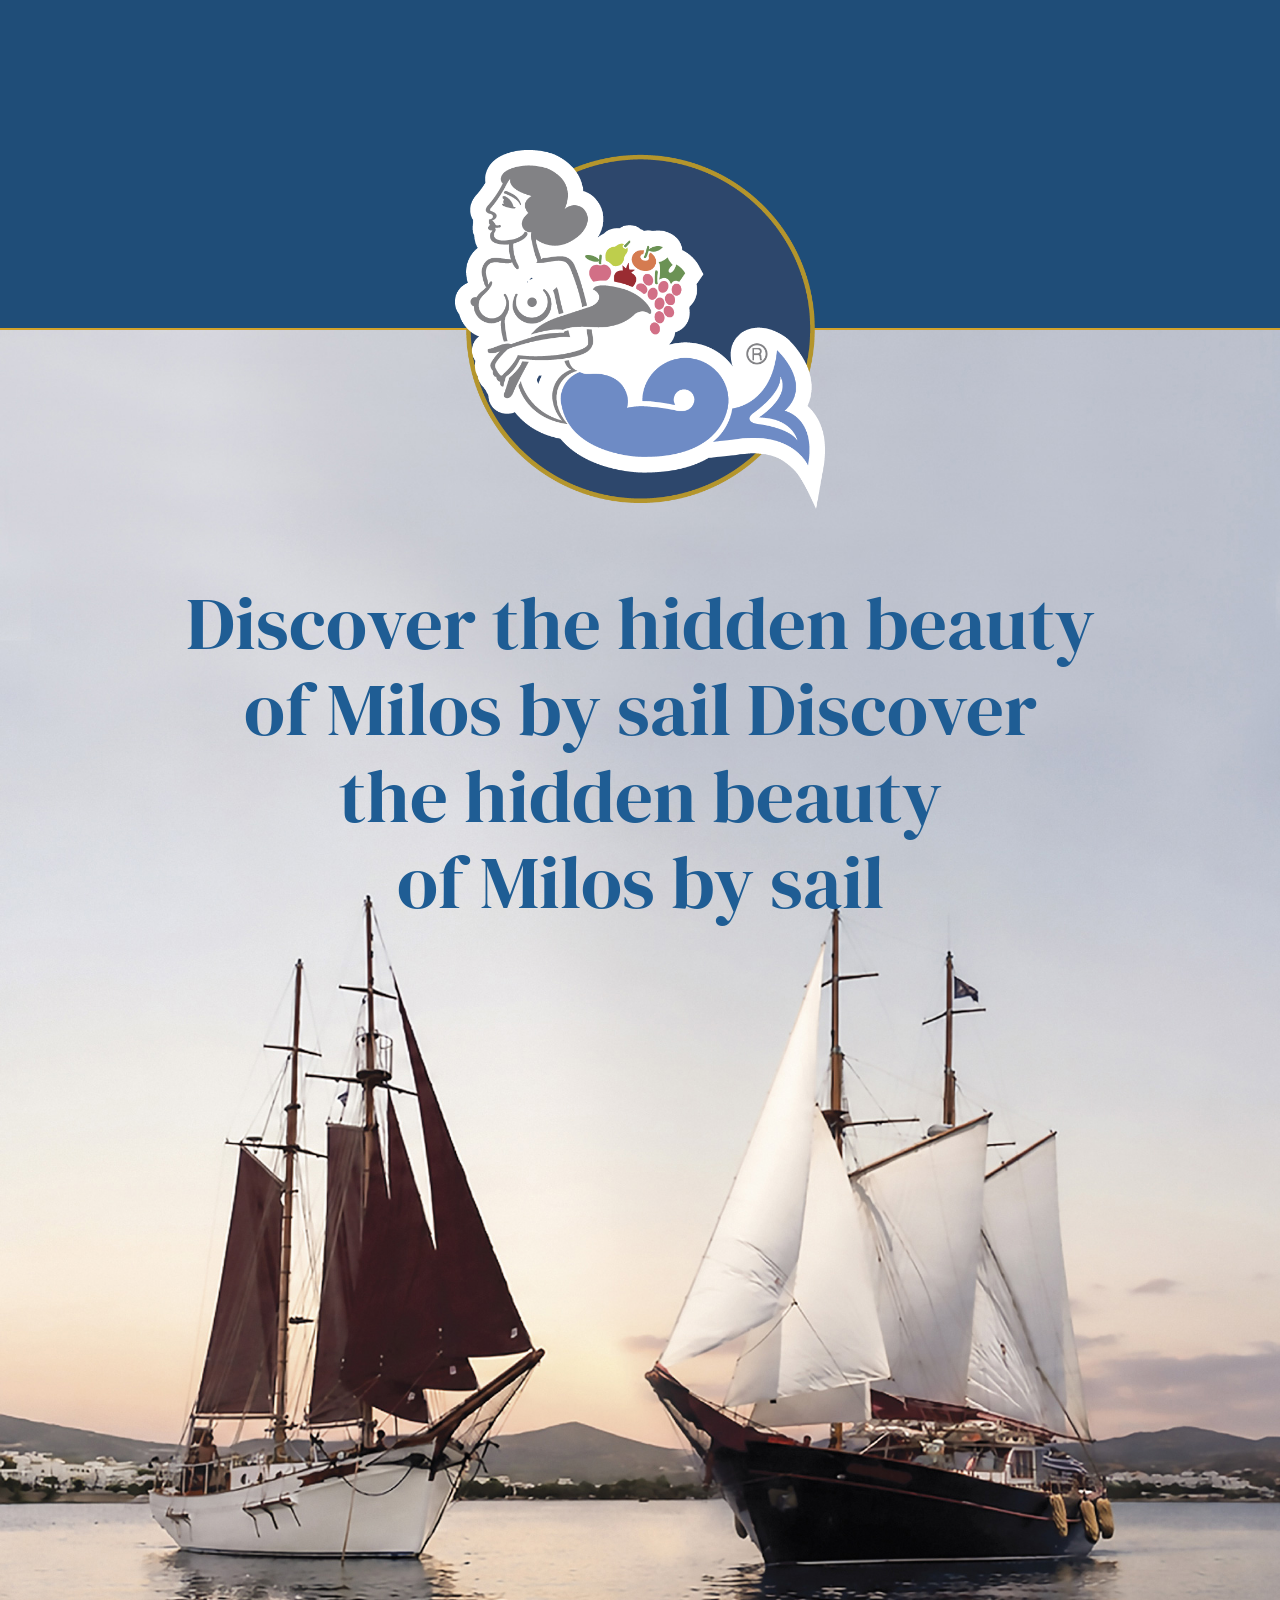
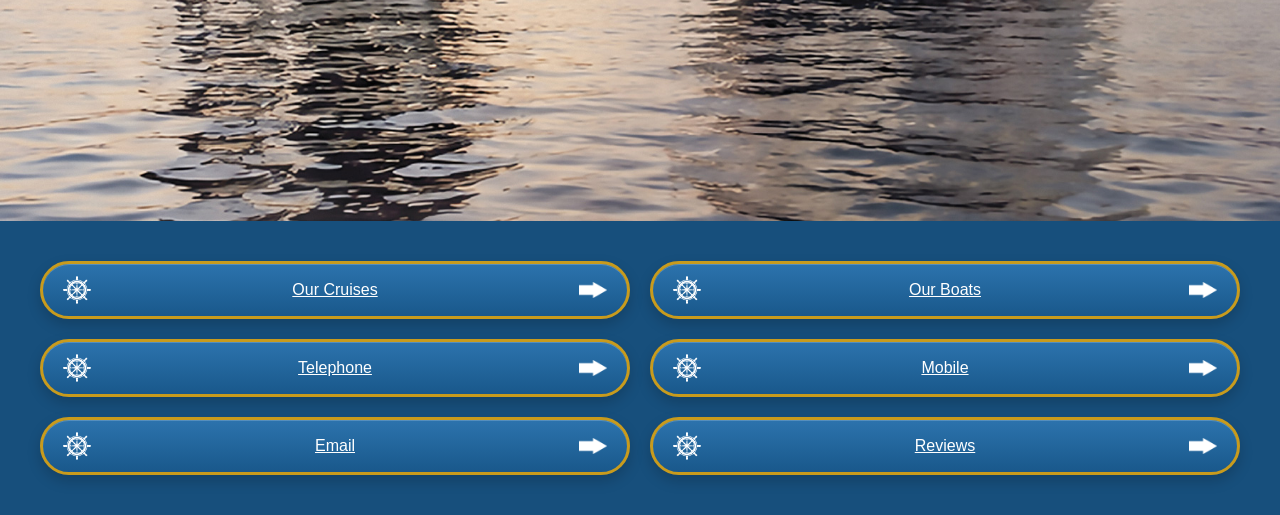
==== index.html @ a1308076 "Update index.html" ====
<!DOCTYPE html>
<html lang="en">
<head>
  <meta charset="UTF-8">
  <meta name="viewport" content="width=device-width, initial-scale=1.0">

  <title>Thalassitra Cruises | Sailing Cruises in Milos</title>

 <link rel="stylesheet" href="css/style.css">

<link rel="preconnect" href="https://fonts.googleapis.com">
<link rel="preconnect" href="https://fonts.gstatic.com" crossorigin>
<link href="https://fonts.googleapis.com/css2?family=DM+Serif+Display&display=swap" rel="stylesheet">
  
</head>

<body>

  <header class="header">
    <div class="container">
        <img src="images/logo.png" alt="Thalassitra Cruises" class="logo">
    </div>
</header>

  <main>

    <section class="hero">
      <h1 class="hero-title">

    <span class="desktop-title">
        Discover the hidden beauty<br>
        of Milos by sail
    </span>

    <span class="mobile-title">
        Discover<br>
        the hidden beauty<br>
        of Milos by sail
    </span>

</h1>

    <img src="images/hero.jpg" alt="Thalassitra sailing boats in Milos">

</section>

    <section class="quick-links">

      <a href="#" class="quick-button">
        <img src="images/wheel.png" alt="">
        <span>Our Cruises</span>
        <img src="arrow.png" alt="">
      </a>

      <a href="#" class="quick-button">
        <img src="wheel.png" alt="">
        <span>Our Boats</span>
        <img src="images/arrow.png" alt="">
      </a>

      <a href="tel:" class="quick-button">
        <img src="wheel.png" alt="">
        <span>Telephone</span>
        <img src="arrow.png" alt="">
      </a>

      <a href="tel:" class="quick-button">
        <img src="wheel.png" alt="">
        <span>Mobile</span>
        <img src="arrow.png" alt="">
      </a>

      <a href="mailto:" class="quick-button">
        <img src="wheel.png" alt="">
        <span>Email</span>
        <img src="arrow.png" alt="">
      </a>

      <a href="#" class="quick-button">
        <img src="wheel.png" alt="">
        <span>Reviews</span>
        <img src="arrow.png" alt="">
      </a>

    </section>

  </main>

</body>
</html>
---- css/style.css ----
@font-face{
    font-family:"ThalassitraTitle";
    src:url("../fonts/SeoulHangangC-BL.ttf") format("truetype");
    font-weight:700;
    font-style:normal;
}

/* ===== RESET ===== */

*{
    margin:0;
    padding:0;
    box-sizing:border-box;
}

body{
    font-family:Arial, Helvetica, sans-serif;
    background:#f4f4f4;
    color:#1f5d94;
}

/* ===== HEADER ===== */

.header{
    position:relative;
    height:330px;
    background:#1f4d78;
    border-bottom:2px solid #d3a32b;
    overflow:visible;
}

.logo{
    position:absolute;
    left:50%;
    transform:translateX(-50%);
    width:370px;
    height:auto;
    top:150px;
    z-index:100;
}

/* ===== TITLE ===== */

.intro{

    background:#efefef;

    text-align:center;

    padding:50px 20px;

}

.intro h1{

    font-size:52px;
    line-height:1.2;
    color:#1f5d94;
    font-weight:normal;

}

/* ===== HERO ===== */

.hero{
    position:relative;
}
.hero img{

    width:100%;
    display:block;

}

/* ===== BUTTONS ===== */

.quick-links{

    background:#174f7c;

    display:grid;

    grid-template-columns:repeat(2,1fr);

    gap:20px;

    padding:40px;

}

.quick-button{

    background:#1d6fb2;

    border:3px solid #c89b1d;

    border-radius:40px;
    background:linear-gradient(to bottom,#2c73ad,#19588b);

box-shadow:
    0 6px 14px rgba(0,0,0,.18),
    inset 0 1px 0 rgba(255,255,255,.20);

transition:all .25s ease;

    display:flex;

    align-items:center;

    justify-content:space-between;

    color:white;

    padding:12px 20px;

}

.quick-button img{
    width:28px;
    transition:transform .3s ease;
}

.quick-button:hover img:first-child{
    transform:rotate(10deg);
}

.quick-button span{
    flex:1;
    text-align:center;
}

.container{
    max-width:1200px;
    margin:0 auto;
    position:relative;
    height:100%;
}
.hero-title{
    position:absolute;
    top:250px;
    left:50%;
    transform:translateX(-50%);
    font-family:"DM Serif Display", serif;
    font-weight:400;
    z-index:10;
    width:1000px;
    color:#1f5d94;
    font-size:75px;
    line-height:1.15;
    text-align:center;
}
.quick-button:hover{
    transform:translateY(-2px);

    box-shadow:
        0 10px 22px rgba(0,0,0,.25),
        inset 0 1px 0 rgba(255,255,255,.30);
}

.quick-button img:last-child{
    transition:transform .25s ease;
}

.quick-button:hover{

    transform:translateY(-3px);

    background:linear-gradient(to bottom,#3482c1,#21679d);

    border-color:#d8ad35;

    box-shadow:
        0 14px 28px rgba(0,0,0,.25),
        0 0 10px rgba(200,155,29,.20),
        inset 0 1px 0 rgba(255,255,255,.35);

}

@media (max-width:600px){

    .header{
        height:180px;
    }

    .logo{
        width:185px;
        top:65px;
    }

    .hero-title{
        top:135px;
        width:90%;
        font-size:38px;
        line-height:1.05;
    }

    .quick-links{
        grid-template-columns:1fr;
        gap:14px;
        padding:22px 18px;
    }

    .quick-button{
        width:100%;
        min-height:64px;
        border-radius:18px;
    }
}
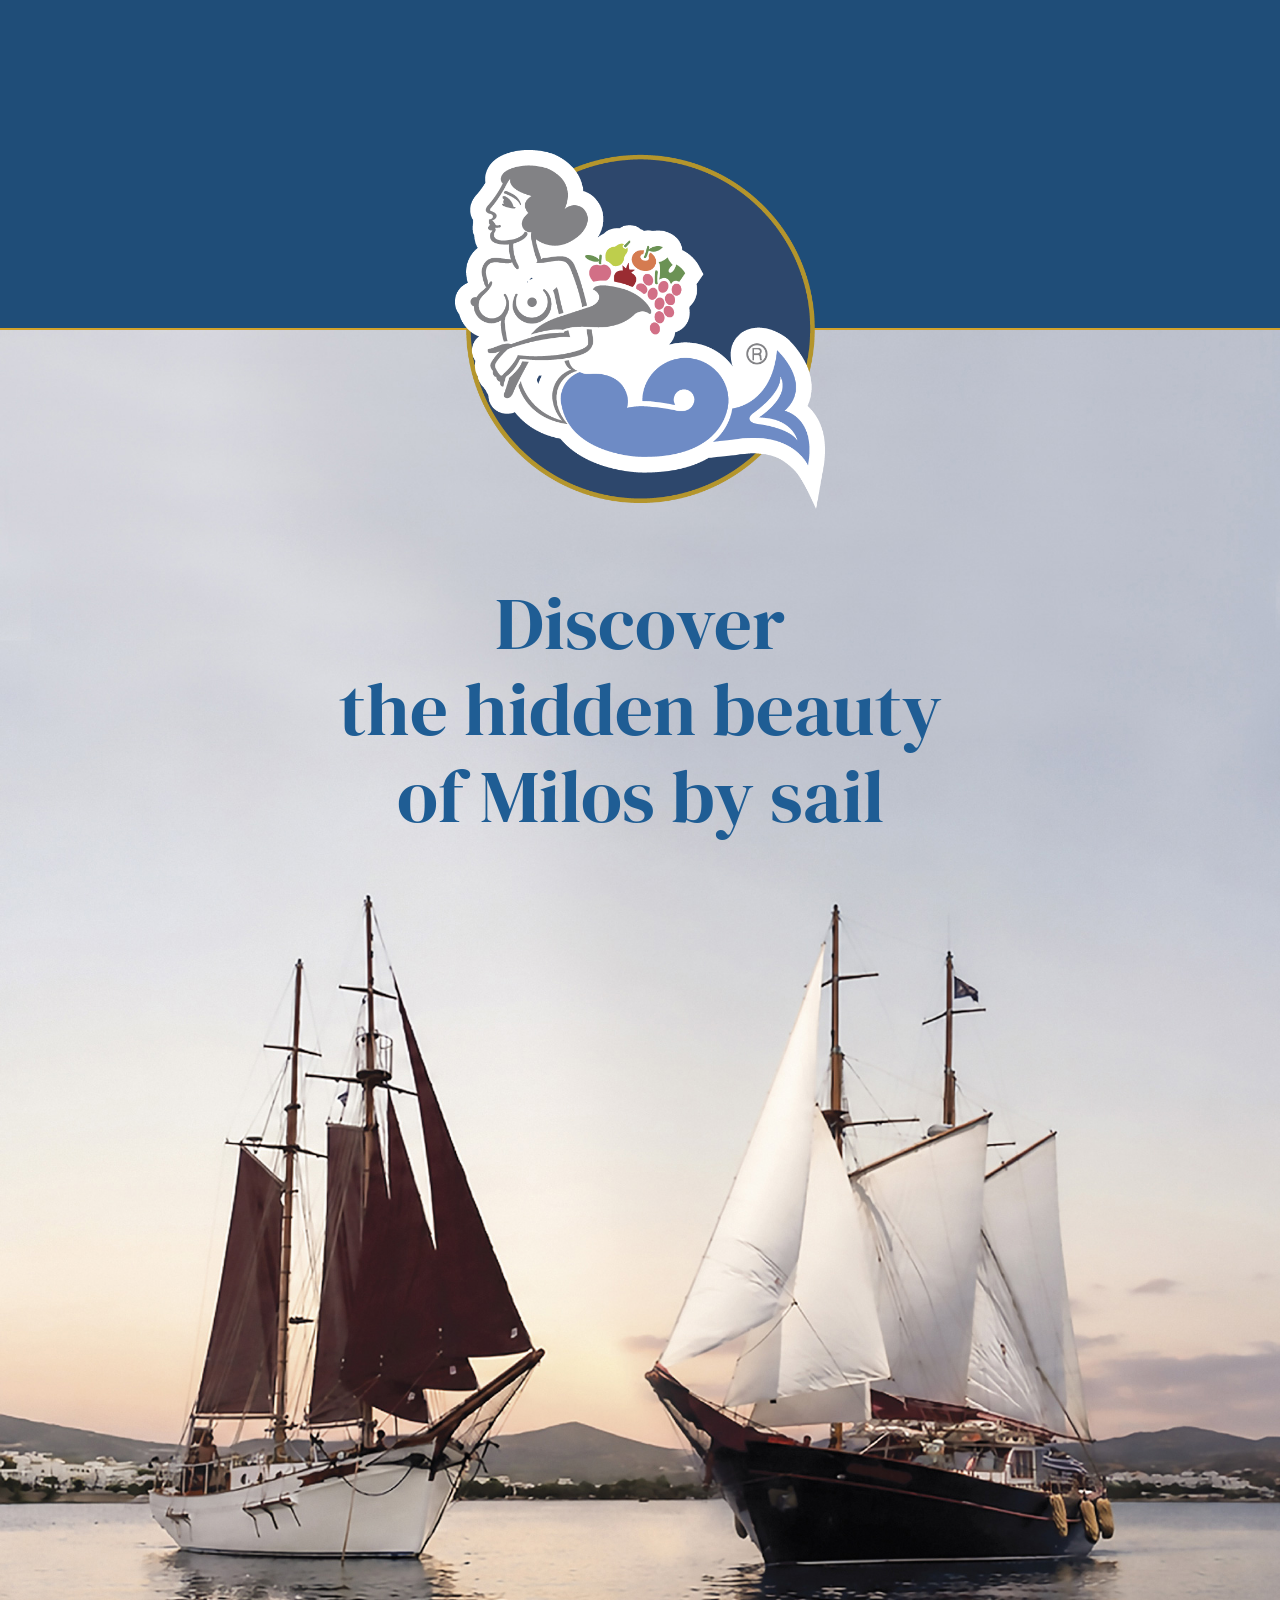
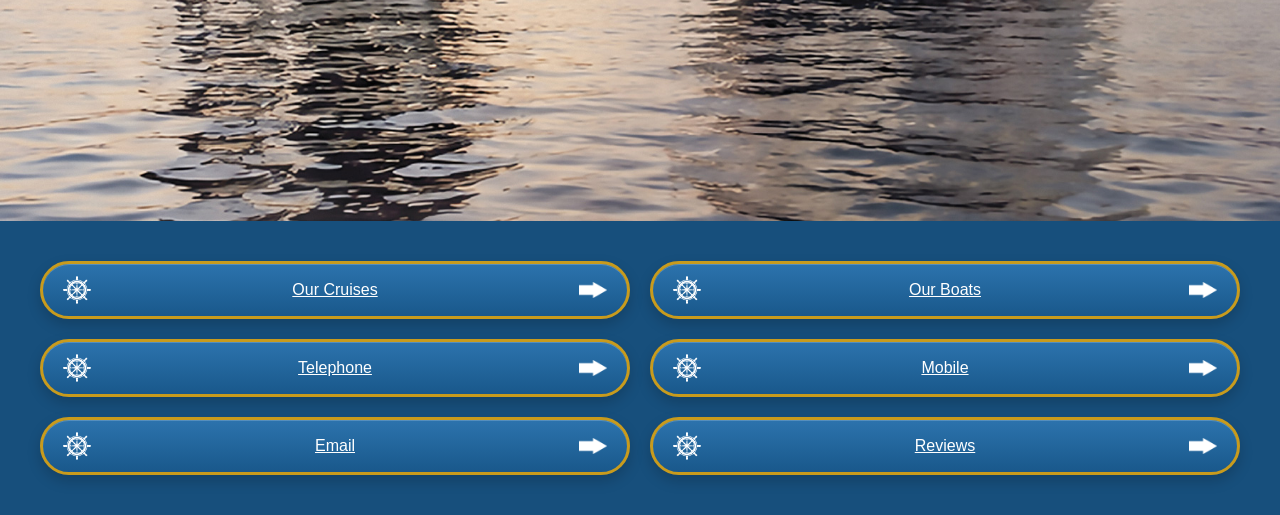
==== commit f5c009bd: "Update index.html" ====
--- a/index.html
+++ b/index.html
@@ -26,7 +26,6 @@
 
     <section class="hero">
       <h1 class="hero-title">
-
     <span class="desktop-title">
         Discover the hidden beauty<br>
         of Milos by sail
@@ -37,7 +36,6 @@
         the hidden beauty<br>
         of Milos by sail
     </span>
-
 </h1>
 
     <img src="images/hero.jpg" alt="Thalassitra sailing boats in Milos">
@@ -58,19 +56,19 @@
         <img src="images/arrow.png" alt="">
       </a>
 
-      <a href="tel:" class="quick-button">
+      <a href="tel:+302287023422" class="quick-button">
         <img src="wheel.png" alt="">
         <span>Telephone</span>
         <img src="arrow.png" alt="">
       </a>
 
-      <a href="tel:" class="quick-button">
+      <a href="tel:+306944636264" class="quick-button">
         <img src="wheel.png" alt="">
         <span>Mobile</span>
         <img src="arrow.png" alt="">
       </a>
 
-      <a href="mailto:" class="quick-button">
+      <a href="mailto:thalassitra@yahoo.gr" class="quick-button">
         <img src="wheel.png" alt="">
         <span>Email</span>
         <img src="arrow.png" alt="">
--- a/css/style.css
+++ b/css/style.css
@@ -176,6 +176,10 @@
 
 }
 
+.mobile-title{
+    display:none;
+}
+
 @media (max-width:600px){
 
     .header{
@@ -187,12 +191,12 @@
         top:65px;
     }
 
-    .hero-title{
-        top:135px;
-        width:90%;
-        font-size:38px;
-        line-height:1.05;
-    }
+.hero-title{
+    top:65px;
+    width:90%;
+    font-size:31px;
+    line-height:1.1;
+}
 
     .quick-links{
         grid-template-columns:1fr;
@@ -206,3 +210,13 @@
         border-radius:18px;
     }
 }
+
+.desktop-title{
+    display:none;
+}
+
+.mobile-title{
+    display:block;
+}
+
+}
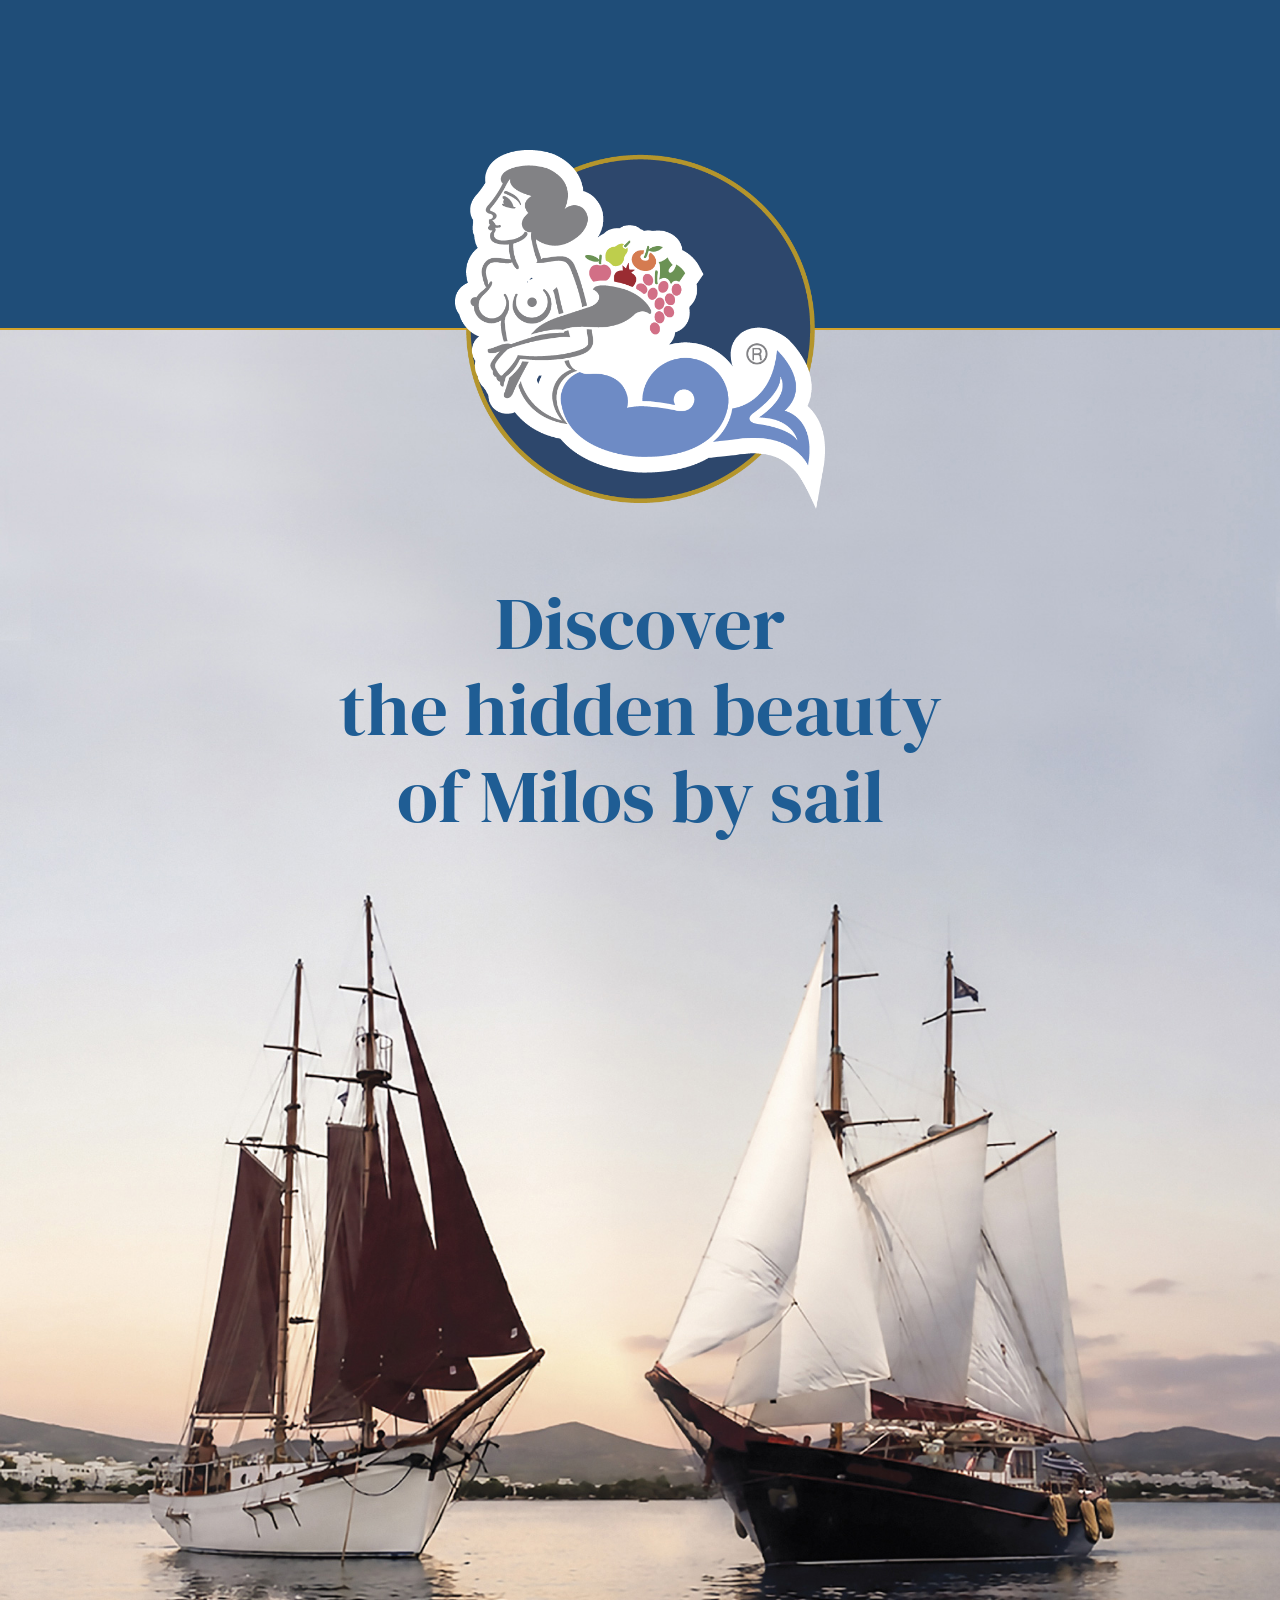
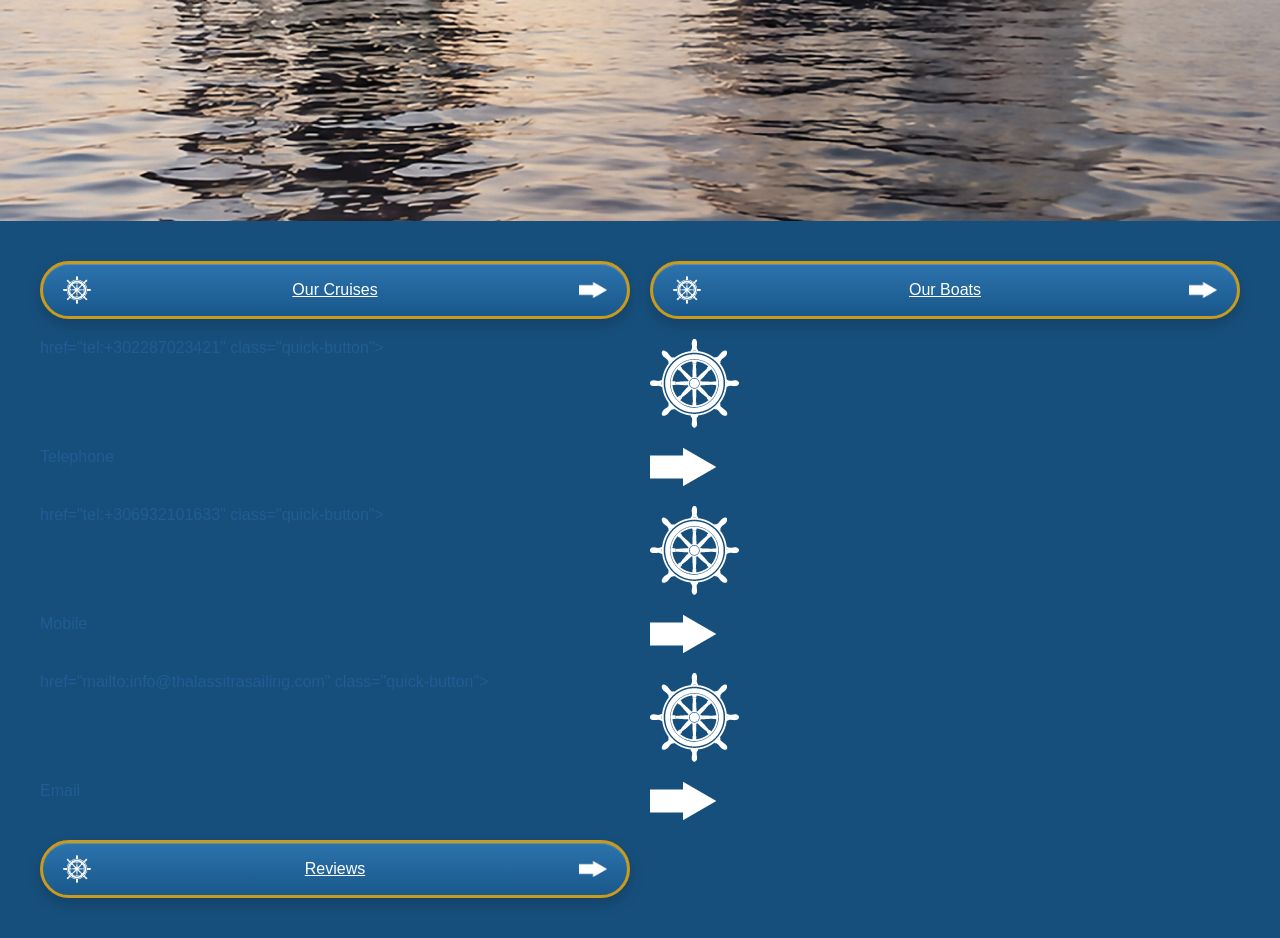
==== commit 1d8991e1: "Update index.html" ====
--- a/index.html
+++ b/index.html
@@ -44,7 +44,7 @@
 
     <section class="quick-links">
 
-      <a href="#" class="quick-button">
+      <a href="cruises.html" class="quick-button">
         <img src="images/wheel.png" alt="">
         <span>Our Cruises</span>
         <img src="arrow.png" alt="">
@@ -56,19 +56,19 @@
         <img src="images/arrow.png" alt="">
       </a>
 
-      <a href="tel:+302287023422" class="quick-button">
+      href="tel:+302287023421" class="quick-button">
         <img src="wheel.png" alt="">
         <span>Telephone</span>
         <img src="arrow.png" alt="">
       </a>
 
-      <a href="tel:+306944636264" class="quick-button">
+      href="tel:+306932101633" class="quick-button">
         <img src="wheel.png" alt="">
         <span>Mobile</span>
         <img src="arrow.png" alt="">
       </a>
 
-      <a href="mailto:thalassitra@yahoo.gr" class="quick-button">
+      href="mailto:info@thalassitrasailing.com" class="quick-button">
         <img src="wheel.png" alt="">
         <span>Email</span>
         <img src="arrow.png" alt="">
--- a/css/style.css
+++ b/css/style.css
@@ -220,3 +220,563 @@
 }
 
 }
+
+/* ===== CRUISES PAGE ===== */
+
+.cruises-page{
+    background:#f3f1f4;
+    color:#1f5d94;
+}
+
+.cruises-page .header{
+    position:relative;
+    height:260px;
+}
+
+/* ===== HERO ===== */
+
+.cruises-cover{
+    position:relative;
+    width:100%;
+}
+
+.cruises-cover img{
+    display:block;
+    width:100%;
+    height:700px;
+    object-fit:cover;
+}
+
+.hero-overlay{
+
+    position:absolute;
+
+    left:50%;
+    top:12%;
+
+    transform:translate(-50%,-50%);
+
+    width:min(900px,90%);
+
+    text-align:center;
+
+    color:#fff;
+
+}
+
+.hero-overlay h1{
+
+    margin:0 0 12px;
+
+    font-family:"DM Serif Display", serif;
+
+    font-size:68px;
+
+    font-weight:400;
+
+    text-transform:uppercase;
+
+    line-height:1;
+
+    text-shadow:0 3px 14px rgba(0,0,0,.35);
+
+}
+
+.hero-overlay p{
+
+    margin:0;
+
+    font-family:"DM Serif Display", serif;
+
+    font-size:24px;
+
+    line-height:1.4;
+
+    text-shadow:0 2px 8px rgba(0,0,0,.45);
+
+}
+
+.cruises-list{
+    padding:0 0 70px;
+}
+
+.cruises-list h2{
+    margin:0 0 35px;
+    padding:14px 20px;
+    text-align:center;
+    background:#1f5d94;
+    color:#fff;
+    font-family:"DM Serif Display", serif;
+    font-size:42px;
+    font-weight:400;
+    text-transform:uppercase;
+}
+
+.cruise-grid{
+    width:min(1100px, calc(100% - 40px));
+    margin:0 auto;
+    display:grid;
+    grid-template-columns:repeat(2, 1fr);
+    gap:24px;
+}
+
+.cruise-card{
+    position:relative;
+    overflow:hidden;
+
+    min-height:260px;
+    padding:30px;
+    border-radius:22px;
+
+    color:#fff;
+    text-decoration:none;
+
+    display:flex;
+    flex-direction:column;
+    justify-content:space-between;
+
+    background-size:cover;
+    background-position:center;
+
+    box-shadow:0 12px 26px rgba(0,0,0,.18);
+    transition:transform .25s ease, box-shadow .25s ease;
+}
+
+.cruise-card::before{
+    content:"";
+    position:absolute;
+    inset:0;
+
+    background:linear-gradient(
+        to top,
+        rgba(0,0,0,.65),
+        rgba(0,0,0,.15)
+    );
+
+    z-index:1;
+}
+
+.cruise-card > *{
+    position:relative;
+    z-index:2;
+}
+
+.cruise-card:hover{
+    transform:translateY(-4px);
+    box-shadow:0 18px 34px rgba(0,0,0,.24);
+}
+
+.cruise-number{
+    font-size:18px;
+    opacity:.8;
+}
+
+.cruise-card h3{
+    margin:20px 0;
+    font-family:"DM Serif Display", serif;
+    font-size:36px;
+    font-weight:400;
+    line-height:1.05;
+}
+
+.cruise-link{
+    font-size:17px;
+    font-weight:bold;
+}
+
+.cruise-purple{
+    background:#8a2f8f;
+}
+
+.cruise-green{
+    background:#4f8f3d;
+}
+
+.cruise-brown{
+    background:#8a5a2b;
+}
+
+.cruise-orange{
+    background:#d76a2b;
+}
+
+@media (max-width:600px){
+
+    .cruises-page .header{
+        height:180px;
+    }
+
+    .cruises-intro{
+        padding:40px 18px 25px;
+    }
+
+    .cruises-intro h1{
+        font-size:38px;
+    }
+
+    .cruises-intro p{
+        font-size:15px;
+    }
+
+    .cruises-list h2{
+        font-size:28px;
+        padding:12px 15px;
+    }
+
+    .cruise-grid{
+        width:calc(100% - 28px);
+        grid-template-columns:1fr;
+        gap:16px;
+    }
+
+    .cruise-card{
+        min-height:190px;
+        padding:22px;
+        border-radius:18px;
+    }
+
+    .cruise-card h3{
+        font-size:28px;
+    }
+}
+
+/* ===== CRUISE DETAIL PAGE ===== */
+
+.cruise-detail-page{
+    background:#f3f1f4;
+}
+
+.cruise-detail-hero{
+    width:100%;
+}
+
+.cruise-detail-hero img{
+    display:block;
+    width:100%;
+    height:min(70vh,700px);
+    object-fit:cover;
+}
+
+.cruise-detail-intro{
+    width:min(1100px, calc(100% - 40px));
+    margin:60px auto;
+}
+
+.cruise-detail-title{
+    display:inline-flex;
+    align-items:center;
+    gap:20px;
+
+    padding:18px 34px;
+
+    border-radius:18px;
+
+    background:#8a2f8f;
+    color:#fff;
+}
+
+.cruise-detail-title span{
+    font-size:22px;
+    font-weight:bold;
+    opacity:.8;
+}
+
+.cruise-detail-title h1{
+    margin:0;
+
+    font-family:"DM Serif Display", serif;
+    font-size:48px;
+    font-weight:400;
+    line-height:1.05;
+}
+
+.cruise-detail-intro p{
+
+    max-width:760px;
+
+    margin:35px 0 0;
+
+    font-size:20px;
+    line-height:1.8;
+
+    color:#444;
+}
+
+/* ===== SMALL HEADER FOR INNER PAGES ===== */
+
+.cruises-page .header,
+.cruise-detail-page .header{
+    height:180px;
+}
+
+.cruises-page .logo,
+.cruise-detail-page .logo{
+
+    position:absolute;
+
+    left:50%;
+
+    top:38px;
+
+    transform:translateX(-50%);
+
+    width:125px;
+
+}
+
+.cruises-intro{
+    padding:38px 20px 30px;
+}
+
+@media (max-width:600px){
+
+    .cruises-page .header,
+    .cruise-detail-page .header{
+        height:135px;
+    }
+
+    .cruises-page .logo,
+    .cruise-detail-page .logo{
+        top:8px;
+        width:125px;
+    }
+
+    .cruise-grid{
+        grid-template-columns:1fr;
+    }
+
+}
+
+/* ==========================
+   Cruise Gallery
+========================== */
+
+.cruise-detail-gallery{
+    max-width:1200px;
+    margin:80px auto;
+    padding:0 40px;
+}
+
+.cruise-detail-gallery h2{
+    margin-bottom:30px;
+}
+
+.cruise-gallery{
+    display:grid;
+    grid-template-columns:repeat(auto-fit,minmax(260px,1fr));
+    gap:22px;
+}
+
+.cruise-gallery img{
+    width:100%;
+    height:220px;
+    object-fit:cover;
+    border-radius:16px;
+    display:block;
+    transition:.35s;
+}
+
+.cruise-gallery img:hover{
+    transform:scale(1.02);
+}
+
+@media (max-width:768px){
+
+.cruise-gallery{
+grid-template-columns:1fr;
+}
+
+.cruise-gallery img{
+height:220px;
+}
+
+}
+
+.cruise-gallery-grid{
+    display:grid;
+    grid-template-columns:repeat(auto-fit,minmax(240px,1fr));
+    gap:20px;
+}
+
+.gallery-item img{
+    width:100%;
+    height:220px;
+    object-fit:cover;
+    border-radius:14px;
+    display:block;
+}
+
+.gallery-item img:hover{
+    transform:scale(1.03);
+    transition:.3s;
+}
+
+/* ===========================
+   Cruise Stops
+=========================== */
+
+.cruise-stops{
+    max-width:1200px;
+    margin:90px auto;
+    padding:0 40px;
+}
+
+.stop-card{
+    display:grid;
+    grid-template-columns:340px 1fr;
+    gap:35px;
+
+    align-items:center;
+
+    margin-bottom:60px;
+    padding-bottom:60px;
+
+    border-bottom:1px solid #e7e7e7;
+}
+
+.stop-card:last-child{
+    border-bottom:none;
+}
+
+.stop-card img{
+    width:100%;
+    height:240px;
+
+    object-fit:cover;
+
+    border-radius:16px;
+}
+
+.stop-number{
+    display:inline-block;
+
+    margin-bottom:14px;
+
+    color:#8a2f8f;
+
+    font-size:15px;
+    font-weight:700;
+    letter-spacing:2px;
+}
+
+.stop-content h3{
+    margin:0 0 15px;
+
+    font-family:"DM Serif Display",serif;
+    font-size:34px;
+    color:#1f5d94;
+}
+
+.stop-content p{
+    margin:0;
+
+    line-height:1.8;
+    color:#555;
+}
+
+@media (max-width:768px){
+
+    .cruise-stops{
+        padding:0 20px;
+    }
+
+    .stop-card{
+        grid-template-columns:1fr;
+        gap:20px;
+    }
+
+}
+
+.book-cruise{
+    padding:80px 20px;
+    text-align:center;
+    background:#f8f8f8;
+}
+
+.book-cruise h2{
+    font-family:"DM Serif Display", serif;
+    font-size:42px;
+    color:#1f5d94;
+    margin-bottom:20px;
+}
+
+.book-cruise p{
+    max-width:700px;
+    margin:0 auto 35px;
+    line-height:1.8;
+    color:#555;
+}
+
+.book-cruise-btn{
+    display:inline-block;
+    padding:16px 42px;
+    background:#1f5d94;
+    color:#fff;
+    text-decoration:none;
+    border-radius:40px;
+    font-weight:700;
+    transition:.3s;
+}
+
+.book-cruise-btn:hover{
+    background:#16466f;
+}
+
+.cruise-route-map{
+    text-align:center;
+    margin-top:40px;
+}
+
+.cruise-route-map img{
+    width:75%;
+    max-width:900px;
+    height:auto;
+    border-radius:20px;
+}
+
+.gallery-item{
+    position:relative;
+    overflow:hidden;
+}
+
+.gallery-caption{
+    position:absolute;
+    left:20px;
+    bottom:18px;
+    color:#fff;
+    z-index:2;
+}
+
+.gallery-caption{
+    display:flex;
+    align-items:center;
+    gap:10px;
+    position:absolute;
+    left:20px;
+    bottom:18px;
+    color:#fff;
+    z-index:2;
+}
+
+.gallery-caption span{
+    font-size:24px;
+    font-weight:700;
+    line-height:1;
+}
+
+.gallery-caption h3{
+    margin:0;
+    font-size:20px;
+    font-weight:600;
+    color:#fff;
+}
+
+.gallery-item::after{
+    content:"";
+    position:absolute;
+    left:0;
+    right:0;
+    bottom:0;
+    height:45%;
+    background:linear-gradient(to top, rgba(0,0,0,.65), rgba(0,0,0,0));
+}
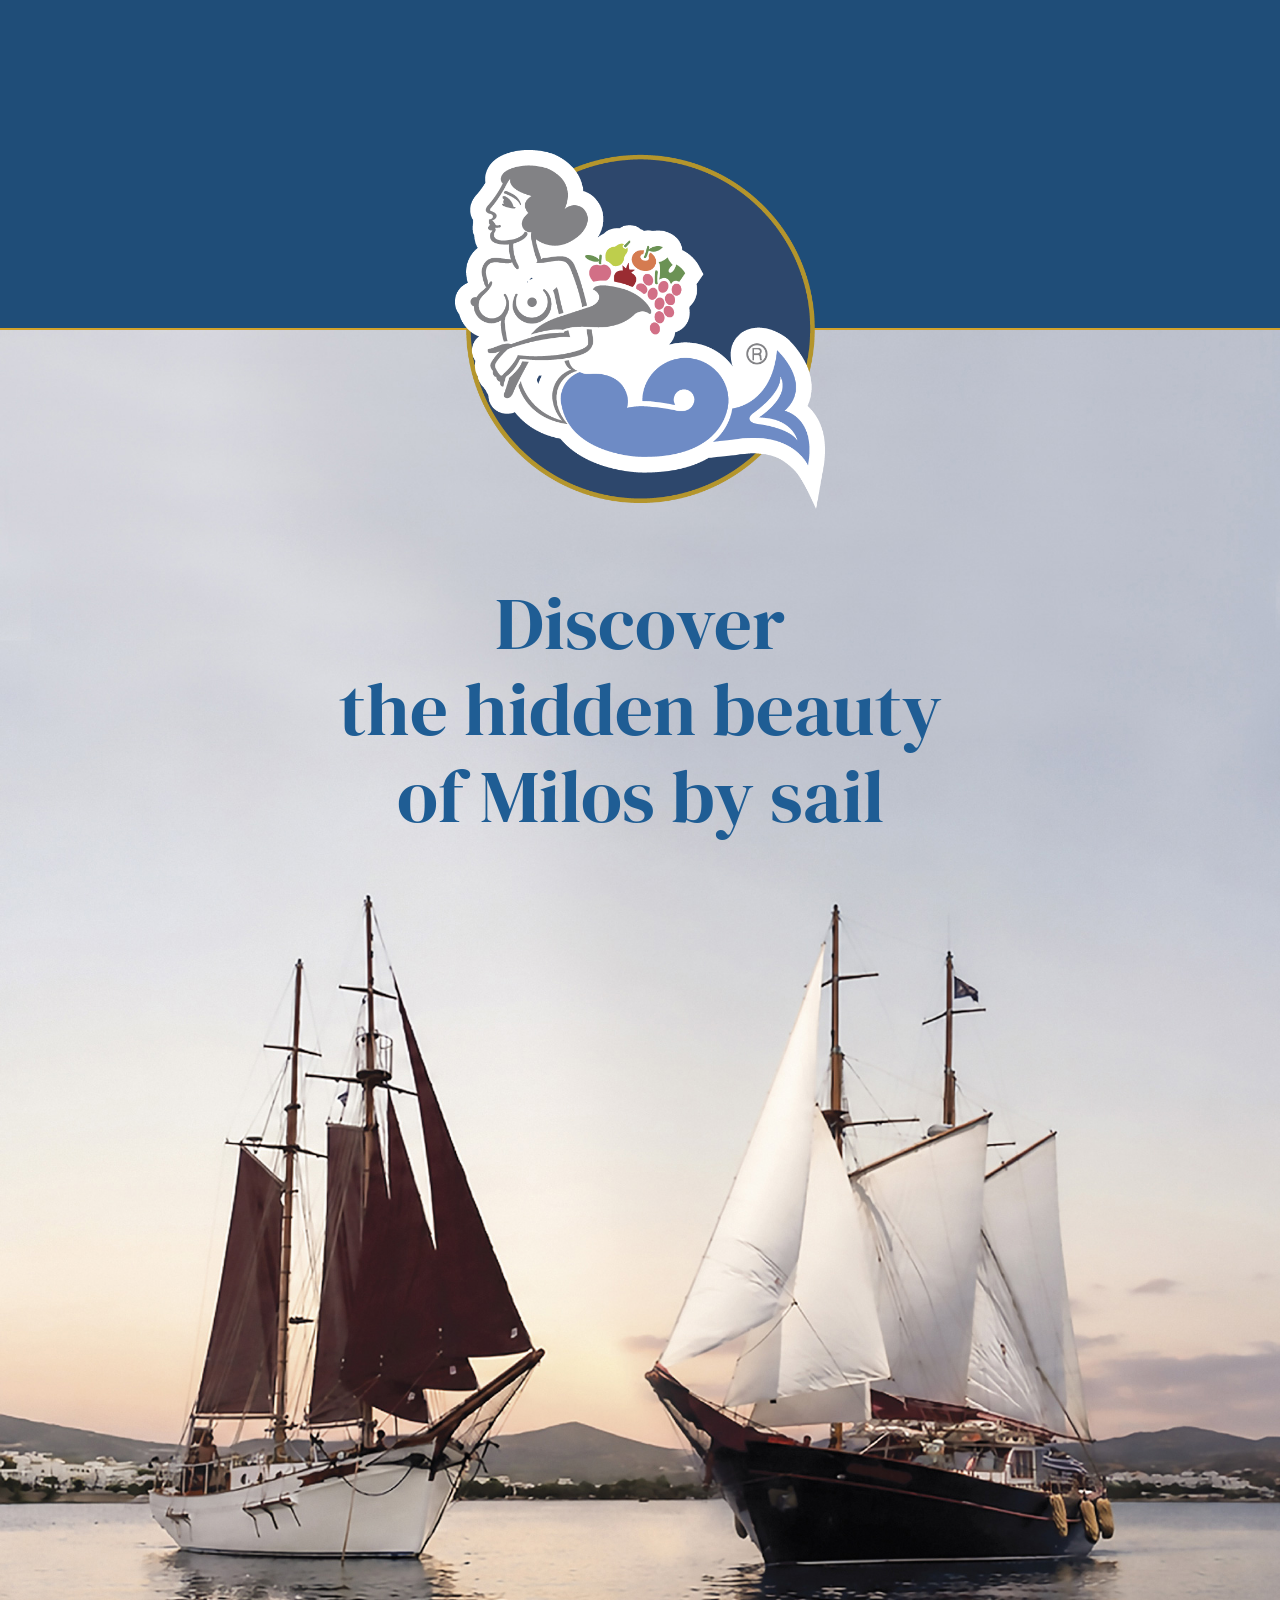
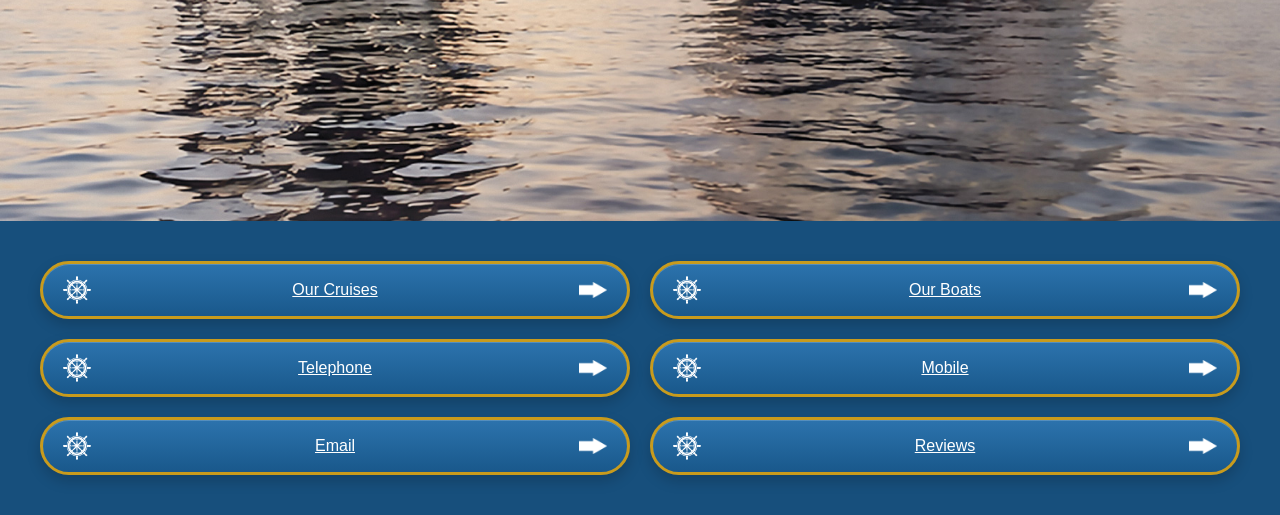
==== commit 5f2a65cc: "Update index.html" ====
--- a/index.html
+++ b/index.html
@@ -56,19 +56,19 @@
         <img src="images/arrow.png" alt="">
       </a>
 
-      href="tel:+302287023421" class="quick-button">
+     <a href="tel:+302287023421" class="quick-button">
         <img src="wheel.png" alt="">
         <span>Telephone</span>
         <img src="arrow.png" alt="">
       </a>
 
-      href="tel:+306932101633" class="quick-button">
+      <a href="tel:+306932101633" class="quick-button">
         <img src="wheel.png" alt="">
         <span>Mobile</span>
         <img src="arrow.png" alt="">
       </a>
 
-      href="mailto:info@thalassitrasailing.com" class="quick-button">
+      <a href="mailto:info@thalassitrasailing.com" class="quick-button">
         <img src="wheel.png" alt="">
         <span>Email</span>
         <img src="arrow.png" alt="">
